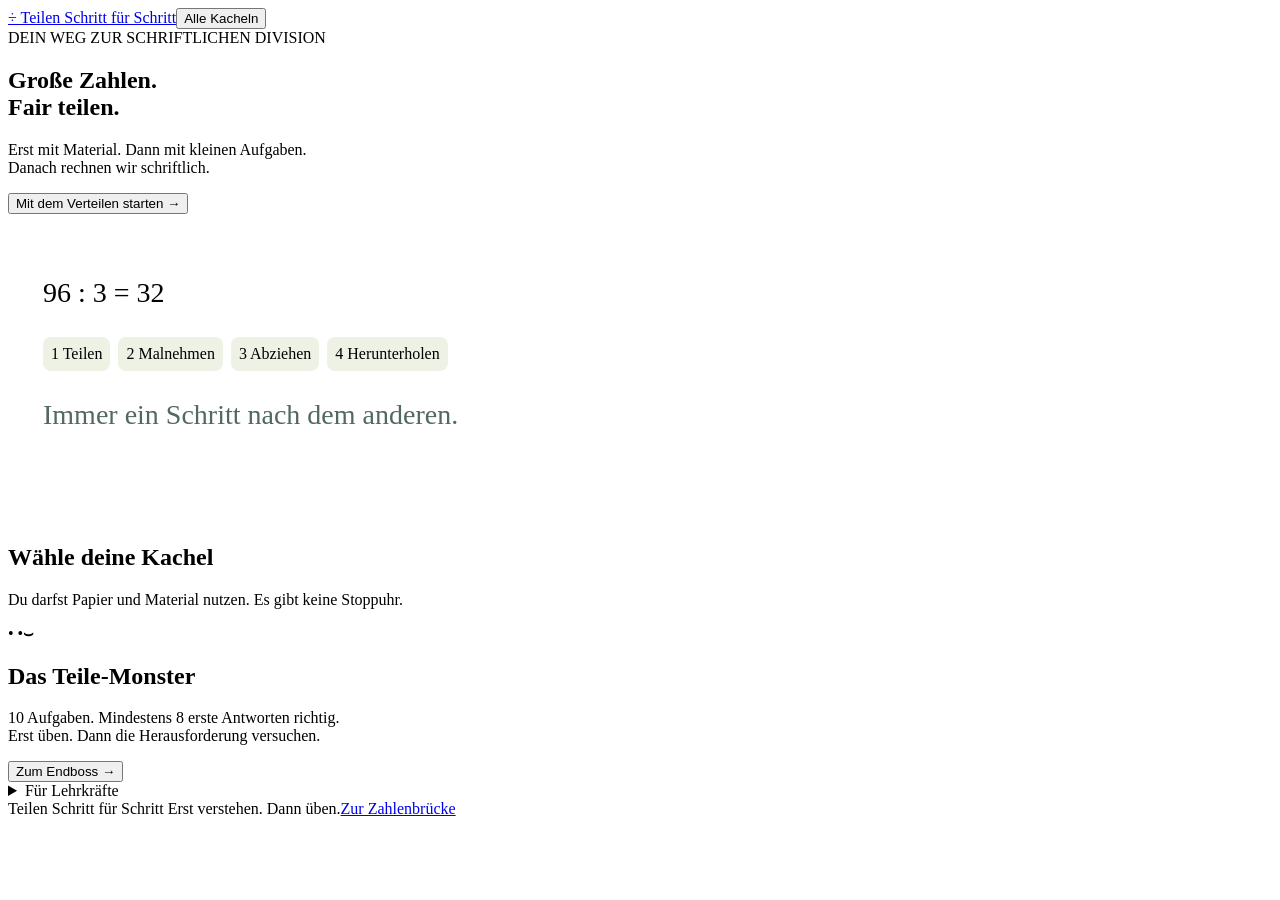
==== division/index.html @ 260ad395 "Add step-by-step division learning site" ====
<!doctype html><html lang="de"><head><meta charset="utf-8"><meta name="viewport" content="width=device-width,initial-scale=1"><title>Teilen Schritt für Schritt</title><link rel="stylesheet" href="style.css"><script src="app.js" defer></script><style>.division-paper{font:clamp(23px,5vw,38px)/1.35 Consolas,monospace;white-space:pre;background:#f1f5e9;padding:24px;border-radius:14px;overflow-x:auto;font-variant-numeric:tabular-nums}.basket{padding:16px;border:2px solid #82978b;border-radius:15px;flex:1;min-width:120px}.steps{display:flex;gap:8px;flex-wrap:wrap}.steps span{padding:8px;border-radius:8px;background:#edf2e5}.steps .active{background:#d8ed8d;font-weight:bold}.exercise input{font:inherit;padding:12px;width:160px;border-radius:8px;border:2px solid #82978b}.hero-art{padding:35px;min-height:240px}.hero-art p{font-size:28px}.note{font-size:16px;color:#526863}</style></head><body><header><a class="brand" href="index.html">÷ Teilen Schritt für Schritt</a><button class="quiet" id="homeBtn">Alle Kacheln</button></header><main id="main" tabindex="-1"><section id="home"><div class="hero"><div><span class="eyebrow">DEIN WEG ZUR SCHRIFTLICHEN DIVISION</span><h1>Große Zahlen.<br><span>Fair teilen.</span></h1><p>Erst mit Material. Dann mit kleinen Aufgaben.<br>Danach rechnen wir schriftlich.</p><button class="primary" data-mode="share">Mit dem Verteilen starten →</button></div><div class="hero-art"><p>96 : 3 = 32</p><div class="steps"><span>1 Teilen</span><span>2 Malnehmen</span><span>3 Abziehen</span><span>4 Herunterholen</span></div><p class="note">Immer ein Schritt nach dem anderen.</p></div></div><h2>Wähle deine Kachel</h2><p>Du darfst Papier und Material nutzen. Es gibt keine Stoppuhr.</p><div class="tiles" id="tiles"></div><section class="boss-banner"><div class="monster" aria-hidden="true"><span>• •</span><b>⌣</b></div><div><h2>Das Teile-Monster</h2><p>10 Aufgaben. Mindestens 8 erste Antworten richtig.<br>Erst üben. Dann die Herausforderung versuchen.</p></div><button class="primary" data-mode="boss">Zum Endboss →</button></section><details class="panel"><summary>Für Lehrkräfte</summary><p>Für das SBBZ Lernen: erst gleichmäßig verteilen, dann Umkehraufgaben und das kleine Einsdurcheins festigen. Danach stellenweise teilen und das schriftliche Verfahren aufbauen. Die Kacheln sind frei wählbar.</p><p>Kern: einstellige Teiler, ganzzahlige Ergebnisse ohne Rest. „Eine Null im Ergebnis“ und „Mit Rest“ sind Vertiefungen. Beim Teilen ist immer die größte passende ganze Zahl gesucht. Der Rest muss kleiner als der Teiler sein.</p><p>Beispiel 156 : 3: 1 Hunderter reicht nicht für 3 Gruppen. Er wird in 10 Zehner getauscht. Zusammen mit den 5 Zehnern sind es 15 Zehner. 15 Z : 3 = 5 Z; 6 E : 3 = 2 E. Ergebnis 52.</p><p>Die Seite speichert keine Namen und keine Antworten. Beim Neuladen beginnt die Übung neu. Die Endboss-Regel zählt jede Aufgabe nur einmal. Hilfen vor dem Endboss sind ausdrücklich erlaubt.</p></details></section><section id="work" hidden><button class="back" id="back">← Zu den Kacheln</button><h1 id="title"></h1><p id="count"></p><div id="content" class="panel exercise"></div></section></main><footer>Teilen Schritt für Schritt <span>Erst verstehen. Dann üben.</span><a href="../index.html">Zur Zahlenbrücke</a></footer></body></html>
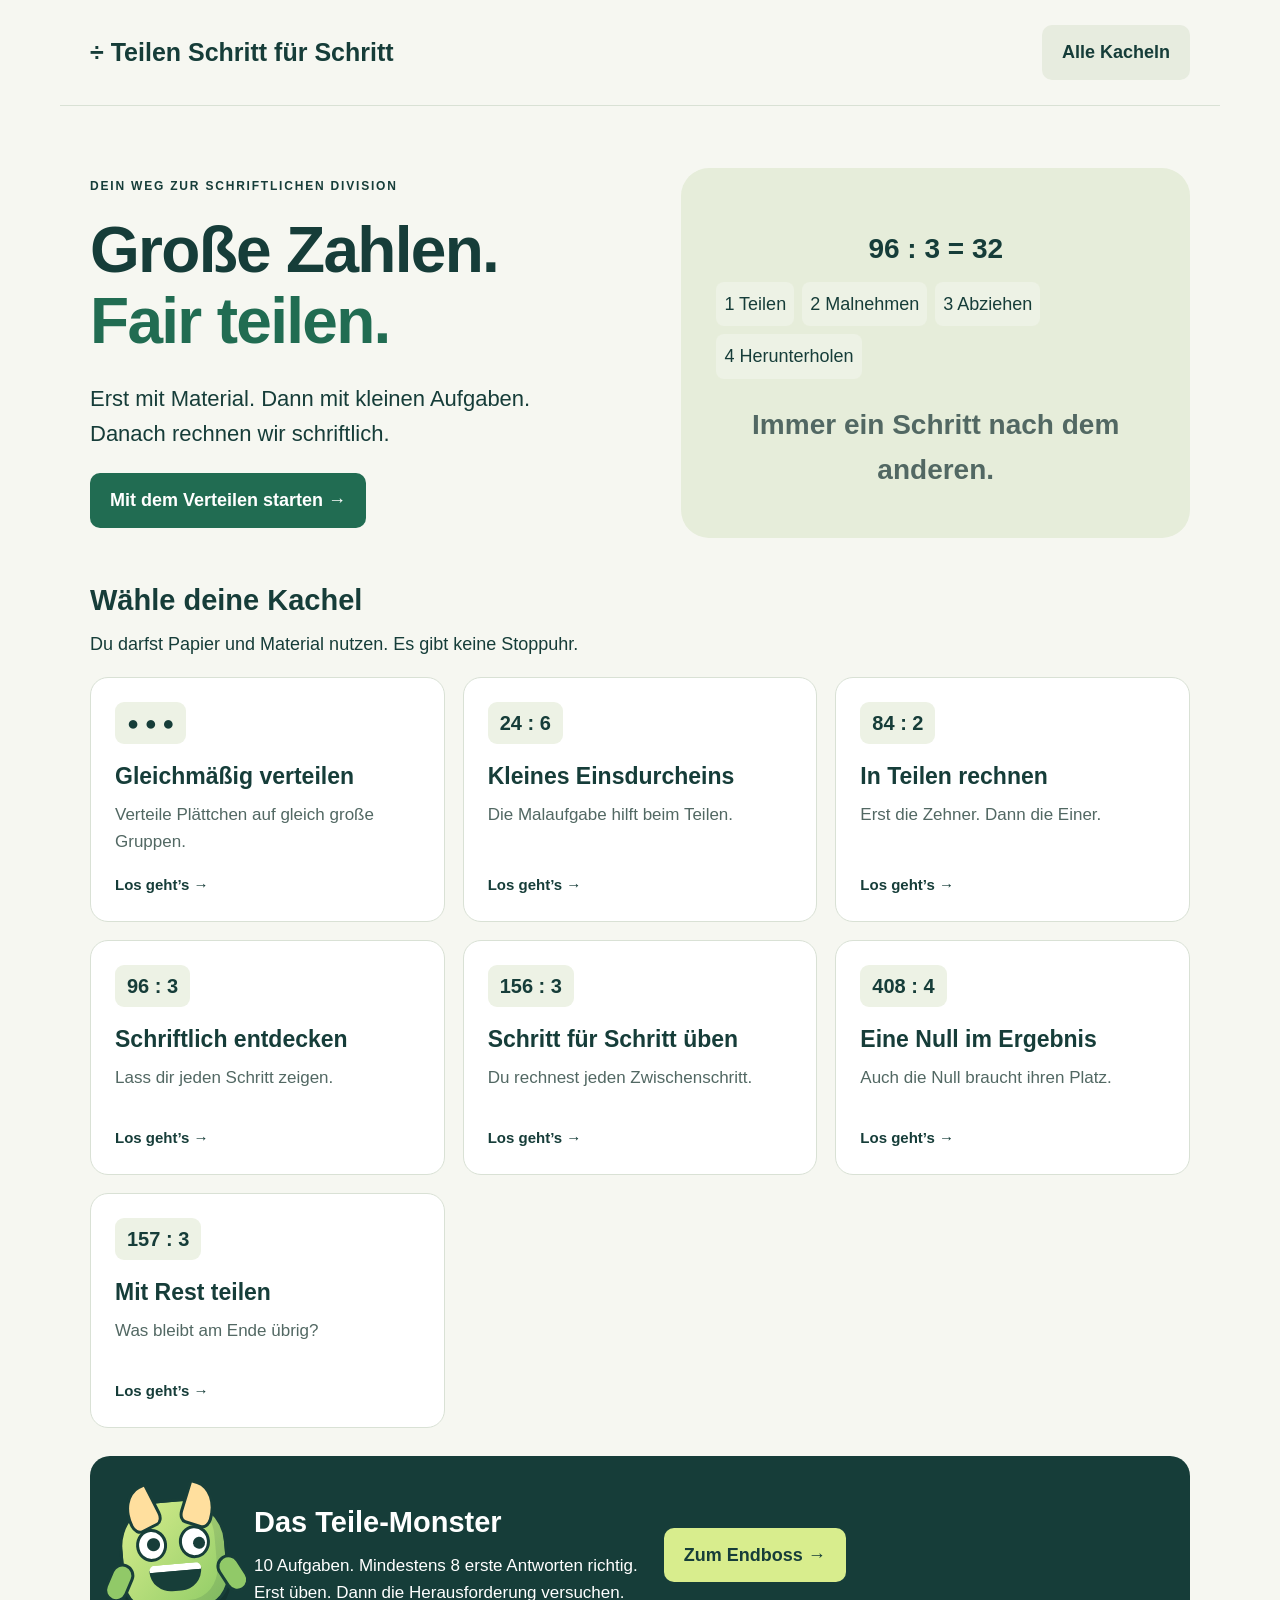
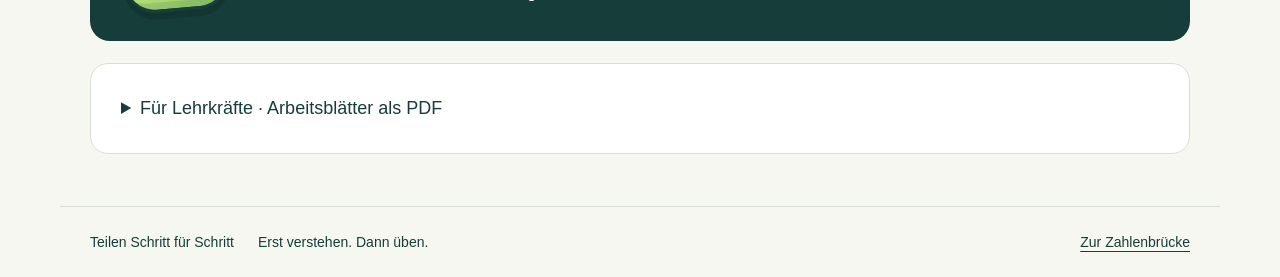
==== commit 34380982: "Finish guided division lessons and add printable worksheets" ====
--- a/division/index.html
+++ b/division/index.html
@@ -1,2 +1 @@
-<!doctype html><html lang="de"><head><meta charset="utf-8"><meta name="viewport" content="width=device-width,initial-scale=1"><title>Teilen Schritt für Schritt</title><link rel="stylesheet" href="style.css"><script src="app.js" defer></script><style>.division-paper{font:clamp(23px,5vw,38px)/1.35 Consolas,monospace;white-space:pre;background:#f1f5e9;padding:24px;border-radius:14px;overflow-x:auto;font-variant-numeric:tabular-nums}.basket{padding:16px;border:2px solid #82978b;border-radius:15px;flex:1;min-width:120px}.steps{display:flex;gap:8px;flex-wrap:wrap}.steps span{padding:8px;border-radius:8px;background:#edf2e5}.steps .active{background:#d8ed8d;font-weight:bold}.exercise input{font:inherit;padding:12px;width:160px;border-radius:8px;border:2px solid #82978b}.hero-art{padding:35px;min-height:240px}.hero-art p{font-size:28px}.note{font-size:16px;color:#526863}</style></head><body><header><a class="brand" href="index.html">÷ Teilen Schritt für Schritt</a><button class="quiet" id="homeBtn">Alle Kacheln</button></header><main id="main" tabindex="-1"><section id="home"><div class="hero"><div><span class="eyebrow">DEIN WEG ZUR SCHRIFTLICHEN DIVISION</span><h1>Große Zahlen.<br><span>Fair teilen.</span></h1><p>Erst mit Material. Dann mit kleinen Aufgaben.<br>Danach rechnen wir schriftlich.</p><button class="primary" data-mode="share">Mit dem Verteilen starten →</button></div><div class="hero-art"><p>96 : 3 = 32</p><div class="steps"><span>1 Teilen</span><span>2 Malnehmen</span><span>3 Abziehen</span><span>4 Herunterholen</span></div><p class="note">Immer ein Schritt nach dem anderen.</p></div></div><h2>Wähle deine Kachel</h2><p>Du darfst Papier und Material nutzen. Es gibt keine Stoppuhr.</p><div class="tiles" id="tiles"></div><section class="boss-banner"><div class="monster" aria-hidden="true"><span>• •</span><b>⌣</b></div><div><h2>Das Teile-Monster</h2><p>10 Aufgaben. Mindestens 8 erste Antworten richtig.<br>Erst üben. Dann die Herausforderung versuchen.</p></div><button class="primary" data-mode="boss">Zum Endboss →</button></section><details class="panel"><summary>Für Lehrkräfte</summary><p>Für das SBBZ Lernen: erst gleichmäßig verteilen, dann Umkehraufgaben und das kleine Einsdurcheins festigen. Danach stellenweise teilen und das schriftliche Verfahren aufbauen. Die Kacheln sind frei wählbar.</p><p>Kern: einstellige Teiler, ganzzahlige Ergebnisse ohne Rest. „Eine Null im Ergebnis“ und „Mit Rest“ sind Vertiefungen. Beim Teilen ist immer die größte passende ganze Zahl gesucht. Der Rest muss kleiner als der Teiler sein.</p><p>Beispiel 156 : 3: 1 Hunderter reicht nicht für 3 Gruppen. Er wird in 10 Zehner getauscht. Zusammen mit den 5 Zehnern sind es 15 Zehner. 15 Z : 3 = 5 Z; 6 E : 3 = 2 E. Ergebnis 52.</p><p>Die Seite speichert keine Namen und keine Antworten. Beim Neuladen beginnt die Übung neu. Die Endboss-Regel zählt jede Aufgabe nur einmal. Hilfen vor dem Endboss sind ausdrücklich erlaubt.</p></details></section><section id="work" hidden><button class="back" id="back">← Zu den Kacheln</button><h1 id="title"></h1><p id="count"></p><div id="content" class="panel exercise"></div></section></main><footer>Teilen Schritt für Schritt <span>Erst verstehen. Dann üben.</span><a href="../index.html">Zur Zahlenbrücke</a></footer></body></html>
-
+<!doctype html><html lang="de"><head><meta charset="utf-8"><meta name="viewport" content="width=device-width,initial-scale=1"><title>Teilen Schritt für Schritt</title><link rel="stylesheet" href="style.css"><script src="app.js?v=2" defer></script><style>.division-paper{font:clamp(23px,5vw,38px)/1.35 Consolas,monospace;white-space:pre;background:#f1f5e9;padding:24px;border-radius:14px;overflow-x:auto;font-variant-numeric:tabular-nums}.basket{padding:16px;border:2px solid #82978b;border-radius:15px;flex:1;min-width:120px}.steps{display:flex;gap:8px;flex-wrap:wrap}.steps span{padding:8px;border-radius:8px;background:#edf2e5}.steps .active{background:#d8ed8d;font-weight:bold}.exercise input{font:inherit;padding:12px;width:160px;border-radius:8px;border:2px solid #82978b}.hero-art{padding:35px;min-height:240px}.hero-art p{font-size:28px}.note{font-size:16px;color:#526863}</style></head><body><header><a class="brand" href="index.html">÷ Teilen Schritt für Schritt</a><button class="quiet" id="homeBtn">Alle Kacheln</button></header><main id="main" tabindex="-1"><section id="home"><div class="hero"><div><span class="eyebrow">DEIN WEG ZUR SCHRIFTLICHEN DIVISION</span><h1>Große Zahlen.<br><span>Fair teilen.</span></h1><p>Erst mit Material. Dann mit kleinen Aufgaben.<br>Danach rechnen wir schriftlich.</p><button class="primary" data-mode="share">Mit dem Verteilen starten →</button></div><div class="hero-art"><p>96 : 3 = 32</p><div class="steps"><span>1 Teilen</span><span>2 Malnehmen</span><span>3 Abziehen</span><span>4 Herunterholen</span></div><p class="note">Immer ein Schritt nach dem anderen.</p></div></div><h2>Wähle deine Kachel</h2><p>Du darfst Papier und Material nutzen. Es gibt keine Stoppuhr.</p><div class="tiles" id="tiles"></div><section class="boss-banner"><div class="monster" aria-hidden="true"><span>• •</span><b>⌣</b></div><div><h2>Das Teile-Monster</h2><p>10 Aufgaben. Mindestens 8 erste Antworten richtig.<br>Erst üben. Dann die Herausforderung versuchen.</p></div><button class="primary" data-mode="boss">Zum Endboss →</button></section><details class="panel"><summary>Für Lehrkräfte · Arbeitsblätter als PDF</summary><p><a href="Division_Sicherungsblatt.pdf" download>Sicherungs- und Übungsblatt (2 Seiten)</a><br><a href="Division_Loesungen.pdf" download>Lösungen für die Lehrkraft</a></p><p>Für das SBBZ Lernen: erst gleichmäßig verteilen, dann Umkehraufgaben und das kleine Einsdurcheins festigen. Danach stellenweise teilen und das schriftliche Verfahren aufbauen. Die Kacheln sind frei wählbar.</p><p>Kern: einstellige Teiler, ganzzahlige Ergebnisse ohne Rest. „Eine Null im Ergebnis“ und „Mit Rest“ sind Vertiefungen. Beim Teilen ist immer die größte passende ganze Zahl gesucht. Der Rest muss kleiner als der Teiler sein.</p><p>Beispiel 156 : 3: 1 Hunderter reicht nicht für 3 Gruppen. Er wird in 10 Zehner getauscht. Zusammen mit den 5 Zehnern sind es 15 Zehner. 15 Z : 3 = 5 Z; 6 E : 3 = 2 E. Ergebnis 52.</p><p>Die Seite speichert keine Namen und keine Antworten. Beim Neuladen beginnt die Übung neu. Die Endboss-Regel zählt jede Aufgabe nur einmal. Hilfen vor dem Endboss sind ausdrücklich erlaubt.</p></details></section><section id="work" hidden><button class="back" id="back">← Zu den Kacheln</button><h1 id="title"></h1><p id="count"></p><div id="content" class="panel exercise"></div></section></main><footer>Teilen Schritt für Schritt <span>Erst verstehen. Dann üben.</span><a href="../index.html">Zur Zahlenbrücke</a></footer></body></html>
--- a/division/style.css
+++ b/division/style.css
@@ -0,0 +1,14 @@
+:root{--ink:#163d39;--muted:#526863;--paper:#f6f7f1;--green:#216c52;--lime:#d8ed8d;--orange:#fcdfbb;--line:#d9e1d5;--white:#fff;--red:#9b3829}*{box-sizing:border-box}body{margin:0;background:var(--paper);color:var(--ink);font-family:Arial,Helvetica,sans-serif;font-size:18px;line-height:1.6}button,input,select{font:inherit}button,a,input,select{touch-action:manipulation}button{cursor:pointer}button:disabled{opacity:.5;cursor:default}a{color:var(--ink);text-underline-offset:4px}:is(button,a,input,select):focus-visible{outline:4px solid #b35011;outline-offset:4px}header,main,footer{max-width:1160px;margin:auto}header{padding:25px 30px;display:flex;justify-content:space-between;gap:16px;align-items:center;border-bottom:1px solid var(--line)}.brand{text-decoration:none;font-weight:800;font-size:25px;display:flex;align-items:center;gap:10px}.brand-icon{display:grid;place-items:center;background:var(--green);color:#fff;border-radius:12px;width:43px;height:43px;font-size:32px}nav{display:flex;align-items:center;gap:20px;font-size:16px}main{padding:30px}.hero{display:grid;grid-template-columns:1.1fr 1fr;gap:32px;align-items:center;padding:32px 0 44px}h1,h2,h3,p{margin-top:0}h1{font-size:clamp(36px,5vw,64px);line-height:1.12;letter-spacing:-1.7px;margin-bottom:23px}h1 span{color:var(--green)}h2{font-size:29px;line-height:1.25;margin-bottom:12px}h3{font-size:23px;line-height:1.25}.eyebrow{display:block;font-size:12px;font-weight:800;letter-spacing:1.8px;margin-bottom:18px}.hero p,.lead{font-size:22px}.primary,.quiet,.back,.tabs button{border:0;border-radius:10px;padding:13px 20px;min-height:50px;font-weight:700}.primary{background:var(--green);color:white}.primary:hover{background:#174d3c}.quiet{background:#e7ecdf;color:var(--ink)}.quiet:hover{background:#d9e3cc}.back{background:transparent;padding-left:0;margin-bottom:20px}.hero-art{border-radius:28px;background:#e6edda;min-height:300px;padding:100px 22px 28px;position:relative;overflow:hidden}.stones{display:flex;align-items:flex-start;justify-content:space-between;gap:7px;position:relative;border-top:3px solid var(--green);padding-top:16px}.stones span,.stones strong{font-size:27px;font-weight:700;z-index:1}.stones strong{background:var(--lime);border-radius:10px;padding:8px;margin-top:-10px;line-height:1.25;text-align:center}.stones small{display:block;font-size:11px;letter-spacing:1.6px;margin-top:5px}.arc{position:absolute;top:41px;width:40%;height:65px;border:3px solid var(--green);border-bottom:0;border-radius:100% 100% 0 0;text-align:center;padding-top:8px;font-size:23px;font-weight:700}.arc1{left:7%}.arc2{right:7%}.hero-art p{text-align:center;font-size:21px;font-weight:700;margin:24px 0 10px}.badge{background:var(--white);border-radius:30px;margin:auto;padding:5px 16px;width:fit-content;font-size:15px}.section-title{display:flex;justify-content:space-between;gap:20px;align-items:end;margin:22px 0}.section-title p{font-size:16px;color:var(--muted)}.section-title .eyebrow{margin-bottom:8px}.tiles{display:grid;grid-template-columns:repeat(3,minmax(0,1fr));gap:18px}.tile{background:#fff;border:1px solid var(--line);border-radius:18px;padding:24px;text-align:left;color:var(--ink);position:relative;min-height:235px;display:flex;flex-direction:column;align-items:start}.tile:hover{box-shadow:0 8px 22px #163d3912;transform:translateY(-2px)}.tile .num{display:inline-block;padding:5px 12px;border-radius:9px;background:#edf2e5;font-weight:800;font-size:20px;margin-bottom:18px}.tile p{font-size:17px;flex:1;margin-bottom:18px;color:var(--muted)}.tile h3{margin-bottom:10px}.tile .go{font-size:15px;font-weight:700}.tile .star{position:absolute;top:20px;right:20px;color:#85620c;font-size:23px}.tile.accent{background:#eaf2de}.boss-banner{margin:28px 0 22px;background:var(--ink);color:white;border-radius:20px;padding:30px;display:flex;align-items:center;gap:26px}.boss-banner .primary{background:var(--lime);color:var(--ink);white-space:nowrap}.boss-banner p{font-size:17px;margin-bottom:0}.boss-banner .eyebrow{color:var(--lime);margin-bottom:8px}.monster{width:85px;height:90px;background:var(--lime);border-radius:38px 38px 20px 20px;color:var(--ink);text-align:center;flex-shrink:0;position:relative;display:flex;align-items:center;flex-direction:column;justify-content:center;line-height:.9;transform:rotate(-5deg)}.monster span{font-size:36px;letter-spacing:10px;margin-left:10px}.monster b{font-size:38px}.privacy{font-size:14px;color:var(--muted)}footer{padding:24px 30px;display:flex;gap:24px;border-top:1px solid var(--line);font-size:14px}footer span{flex:1}.panel{border:1px solid var(--line);border-radius:18px;padding:30px;background:#fff;margin:22px 0}.toolbar{display:flex;gap:12px;align-items:center;margin:18px 0}.wrap{flex-wrap:wrap}.tabs{display:flex;gap:10px;flex-wrap:wrap}.tabs button{background:#e7ecdf;color:var(--ink)}.tabs button[aria-pressed=true]{background:var(--green);color:white}.bridge{display:grid;grid-template-columns:1fr auto 1fr auto 1fr;align-items:center;gap:12px;margin:35px 0}.bridge strong{background:#edf2e5;border-radius:12px;padding:18px;text-align:center;font-size:30px}.bridge strong.stop{background:var(--lime)}.jump{text-align:center;font-size:21px;font-weight:700}.jump small{display:block}.step-text{min-height:90px;font-size:23px}.step-count{font-size:14px;color:var(--muted)}.place-board{display:grid;grid-template-columns:repeat(4,minmax(0,1fr));gap:10px;margin:25px 0}.place-col{border:1px solid var(--line);background:white;padding:14px;border-radius:13px;text-align:center}.place-col h2{margin-bottom:4px}.place-col small{font-size:14px;display:block}.place-col strong{font-size:32px}.dots{display:grid;grid-template-columns:repeat(5,1fr);gap:6px;margin-top:18px;min-height:100px;align-content:start}.dot{width:18px;height:18px;border-radius:50%;background:var(--green);display:block}.dot:nth-child(n+6){background:#a0521b}.place-col:nth-child(1){border-top:6px solid #6260a7}.place-col:nth-child(2){border-top:6px solid #b75226}.place-col:nth-child(3){border-top:6px solid #2d7d8e}.place-col:nth-child(4){border-top:6px solid #528647}.question{font-size:clamp(30px,5vw,48px);font-weight:800;line-height:1.25;margin:20px 0 30px}.progress-row{display:flex;justify-content:space-between;gap:12px;font-size:16px}progress{width:100%;height:12px;accent-color:var(--green)}select{padding:9px;border:1px solid #81958c;border-radius:8px;background:white;color:var(--ink);margin:0 8px}input[type=checkbox]{width:22px;height:22px;vertical-align:middle;accent-color:var(--green)}.answer-label{display:flex;gap:14px;align-items:center;flex-wrap:wrap;margin:14px 0;font-weight:700}.answer-label input{max-width:180px;width:150px;min-height:55px;padding:10px;border:2px solid #7e948a;border-radius:9px;color:var(--ink)}.feedback{font-size:20px;font-weight:700;min-height:32px}.feedback.error{color:var(--red)}.feedback.ok{color:#216c52}.hint{background:#f0f5e8;padding:20px;border-radius:12px;margin-top:20px}.hint .bridge{gap:5px}.hint .bridge strong{font-size:22px;padding:10px}.fields-hint{font-size:16px;color:var(--muted)}.tenfield{display:grid;grid-template-columns:repeat(5,27px);gap:6px;width:fit-content;margin-bottom:18px}.tenfield i{width:27px;height:27px;border:1px solid #82907e;border-radius:50%;background:white}.tenfield i.filled{background:var(--green)}.boss-intro{max-width:760px;margin:20px auto}.boss-intro .monster{float:right;margin:10px}.boss-intro ul{padding-left:24px}#roundResult h2{font-size:35px}.skip{position:absolute;top:-70px;padding:10px;background:white;z-index:10}.skip:focus{top:0}[hidden]{display:none!important}.written{border-collapse:collapse;font-family:monospace;font-size:26px;margin:20px 0}.written td,.written th{padding:5px 16px;text-align:right}.written tr:last-child{border-top:2px solid var(--ink)}.written th{font-family:Arial,sans-serif;font-size:16px}.subtle{color:var(--muted)}.print-only{display:none}@media(max-width:850px){.hero{grid-template-columns:1fr 1fr;gap:20px}.hero-art{padding-left:12px;padding-right:12px}.stones span,.stones strong{font-size:23px}.tiles{grid-template-columns:repeat(2,minmax(0,1fr))}.boss-banner{flex-wrap:wrap}.boss-banner>div:nth-child(2){flex:1;min-width:230px}.boss-banner>.primary{margin-left:auto}}@media(max-width:600px){body{font-size:18px}header,main,footer{padding:20px}header{flex-wrap:wrap}.brand{font-size:23px}nav{gap:15px}nav .quiet{padding:8px 10px;font-size:14px}.hero{grid-template-columns:1fr;padding-top:15px}.hero-art{min-height:270px}.hero h1{font-size:46px}.tiles{grid-template-columns:1fr}.tile{min-height:200px}.section-title{display:block}.boss-banner{padding:23px;gap:18px}.boss-banner>.primary{margin-left:0;width:100%}.panel{padding:20px}.bridge{grid-template-columns:1fr;gap:4px;margin:20px 0}.jump{padding:2px}.jump small{display:inline}.bridge strong{padding:8px}.place-board{gap:5px}.place-col{padding:8px}.place-col h2{font-size:23px}.place-col small{font-size:11px}.dots{grid-template-columns:repeat(2,1fr);gap:5px}.dot{width:13px;height:13px}.place-col strong{font-size:27px}footer{flex-wrap:wrap;gap:8px}footer span{flex-basis:100%}.toolbar{align-items:stretch}.question{font-size:34px}}@media(prefers-reduced-motion:reduce){*{scroll-behavior:auto!important;transition:none!important;transform:none!important}}@media print{header,footer,.back,.no-print{display:none!important}body{background:white;color:#111;font-size:11pt}main{padding:0;max-width:none}.panel{break-inside:avoid;padding:14px;border-radius:0}h1{font-size:27pt;letter-spacing:0}h2{font-size:18pt}h3{font-size:14pt}.print-only{display:block}a{color:inherit}button{display:none}.page-break{break-before:page}}
+
+/* Friendly bridge monster, drawn entirely with CSS. */
+.monster{width:108px;height:112px;background:linear-gradient(135deg,#d8ed8d,#8ecb65);border:3px solid #173e39;border-radius:42% 42% 30% 30%;box-shadow:inset -9px -7px 0 #163d3920,0 7px 0 #0002;transform:rotate(-5deg);overflow:visible;isolation:isolate}
+.monster:before,.monster:after{content:"";position:absolute;top:-17px;width:27px;height:38px;background:#ffdf9e;border:3px solid #173e39;z-index:-1}
+.monster:before{left:5px;border-radius:90% 8% 30% 30%;transform:rotate(-22deg)}
+.monster:after{right:5px;border-radius:8% 90% 30% 30%;transform:rotate(22deg)}
+.monster span{position:absolute;top:25px;left:14px;width:31px;height:33px;margin:0;border:3px solid #173e39;border-radius:50%;background:radial-gradient(circle at 58% 48%,#173e39 0 6px,white 7px);box-shadow:43px 0 0 -3px white,43px 0 0 0 #173e39;font-size:0;letter-spacing:0}
+.monster span:after{content:"";position:absolute;left:54px;top:9px;width:12px;height:12px;border-radius:50%;background:#173e39}
+.monster b{position:absolute;bottom:17px;width:52px;height:27px;background:#173e39;border-radius:8px 8px 30px 30px;font-size:0;border-top:7px solid white}
+.monster b:before,.monster b:after{content:"";position:absolute;top:-13px;width:18px;height:34px;background:#91c968;border:3px solid #173e39;border-radius:12px;z-index:-1}
+.monster b:before{left:-43px;transform:rotate(28deg)}.monster b:after{right:-43px;transform:rotate(-28deg)}
+.boss-banner{padding-top:43px}.boss-intro .monster{margin:25px 15px 25px 30px}.battle-monster{float:right;margin:20px 20px 25px 30px}#practiceTitle:has(.battle-monster){min-height:140px;padding-top:20px}
+@media(max-width:600px){.battle-monster{float:none;margin:25px auto 35px}#practiceTitle:has(.battle-monster){padding-top:0}}
